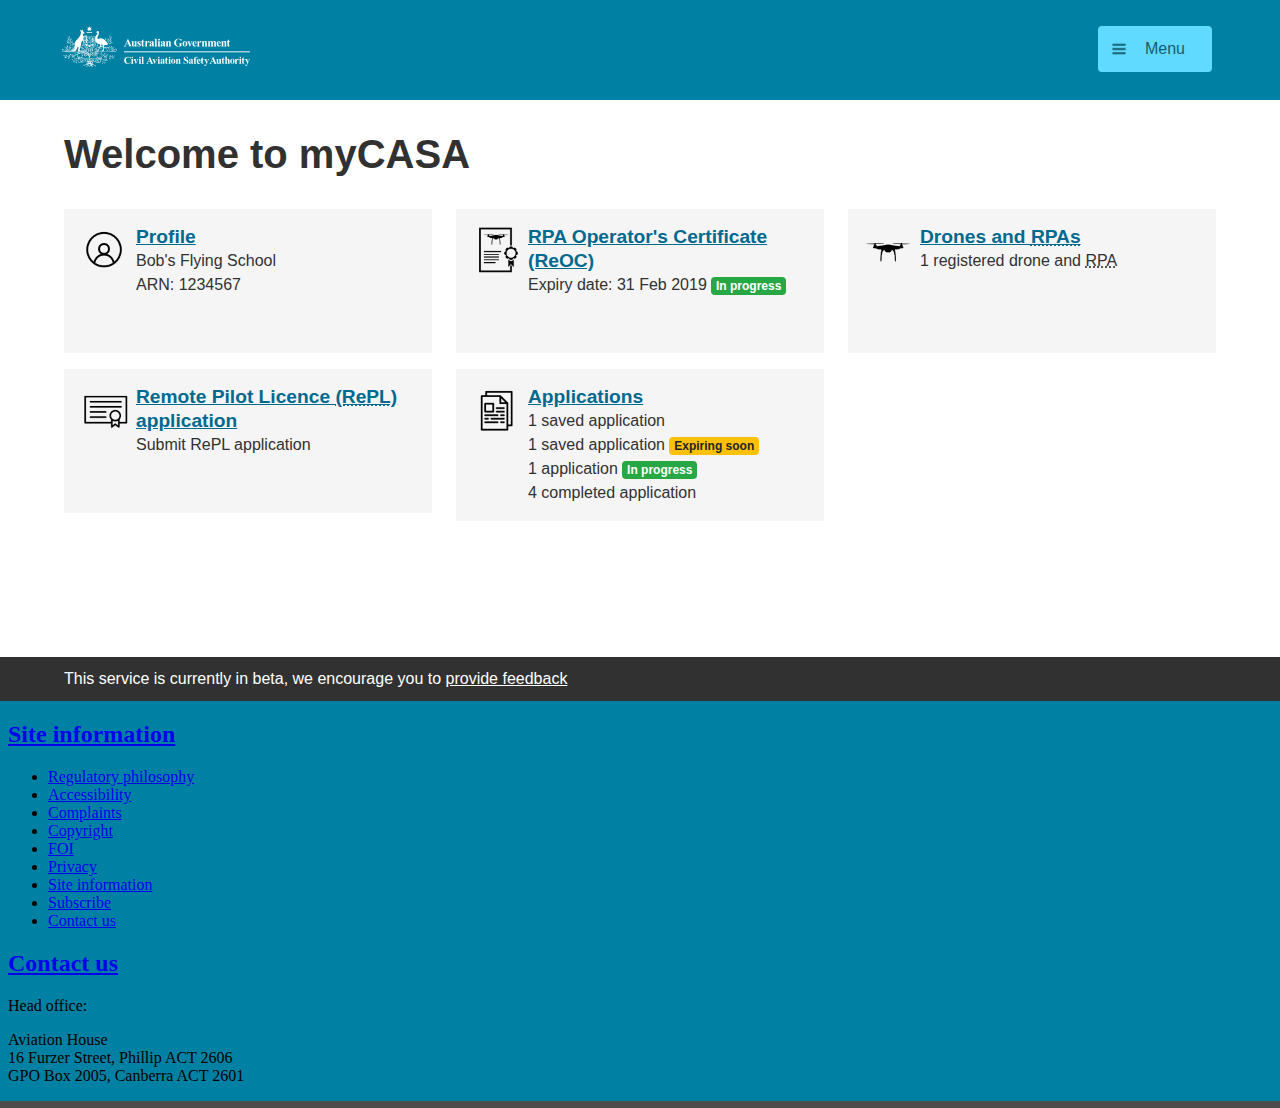
==== dashboard-jane-expiring2.html @ d9313346 "push" ====
<!doctype html>
<html>
   <head>
      <meta charset="utf-8">
      <title>myCASA - grid</title>
      <meta name="viewport" content="width=device-width">
      <meta name="viewport" content="initial-scale=1">
      <link rel="stylesheet" href="css/furnace.min.css">
      <link rel="stylesheet" href="css/casa.css">
      <script type="text/javascript" src="js/furnace.min.js"></script>
      <script type="text/javascript" src="js/jquery.min.js"></script>
      <script type="text/javascript" src="js/jquery.js"></script>
      <script type="text/javascript">
         /* page specific js */
         
         $(document).ready(function() {
       
     
			 $("#validate a"). click(function(){
				var radioValue = $("input[name='id']:checked"). val();
				window.location.href=radioValue+".html";
			 });
				
				 
         });
      </script>
      <style type="text/css">
         /* page specific css */
         
         
         
      </style>
   </head>
   <body class="live-demo au-body au-grid">
      <main class="au-grid">
        <div class="header">
            <div class="container">
               <div class="row">
               
               
               
                  <div class="logo au-body au-body--dark">
                     <a href="index.html"><img src="img/CASALOGO-white-i.svg" width="192"></a>
                  </div>
                  <div class="casa-menu">
                  
                  	<div id="dropdown-menu">
						<div id="dd-menu"><a class="au-btn au-btn--dark menu" href="#"><img src="img/menu.png" height="20" />Menu</a></div>
						<div id="dd-close"><a class="au-btn au-btn--dark menu" href="#"><img src="img/close.png" height="20" />Close</a><br />
						<br />
						<p id="mycasa-home"><a href="#">myCASA home</a></p>
						<p><a href="#">Switch account</a></p>
						<p><a href="mycasa-signed-out.html">Sign out</a></p>
						</div>
                  
                  
                  </div>
                   </div>
                  
                  
                  
                  
               </div>
            </div>
         </div>
         <div class="body">
            <div class="container">
               <!--nav class="au-breadcrumbs" aria-label="breadcrumb">
                  <ul class="au-link-list au-link-list--inline">
                     <li><a href="welcome.html">myCASA</a></li>
                     <li><abbr title="Aviation reference number">ARN</abbr> application</li>
                  </ul>
               </nav-->
              
               <header class="au-header" role="banner">
                  <h1 class="break desktop au-header-heading">Welcome to myCASA</span>
                  </h1>
               </header>
			 
			 <div class="row">
			
			
			 <div class="col-lg-4 col-xs-12">
			  	<div class="casa-dashboard-item">
			  		<div class="icon icon-profile"></div>
			  		<h2><a href="#">Profile</a></h2>
			  		Bob's Flying School<br />
			  		ARN: 1234567
			  	</div>
			  </div>
			  
			 
			  
			  <div class="col-xs-4">
			  	<div class="casa-dashboard-item">
			  		<div class="icon icon-reoc"></div>
			  		<h2><a href="#">RPA Operator's Certificate (ReOC)</a></h2>
			  		Expiry date: 31 Feb 2019 <span class="badge badge-success">In progress</span><br />
			  	</div>
			  </div>
			   <!--
			  -->
			  
				<!--
				
			  <div class="col-lg-4 col-xs-12">
			  	<div class="casa-dashboard-item">
			  		<div class="icon icon-licences"></div>
			  		<h2><a href="#.html">Licences and accreditation</a></h2>
			  		1 licence <br />
			  		1 certificate<br />
			  	</div>
			  </div>
			  
-->

			
			  
			  <div class="col-xs-4">
			  	<div class="casa-dashboard-item">
			  		<div class="icon icon-rpa"></div>
			  		<h2><a href="#">Drones and <abbr title="Remotely Piloted Aircraft">RPAs</abbr></a></h2>
			  		1 registered drone and <abbr title="Remotely Piloted Aircraft">RPA</abbr>
			  	</div>
			  </div>
			  
			    <!---->
			  
				   <div class="col-lg-4 col-xs-12 col-md-12">
			  	<div class="casa-dashboard-item">
			  		<div class="icon icon-licences"></div>
			  		<h2><a href="#">Remote Pilot Licence <abbr title="Remote pilot licence">(RePL)</abbr> application</a></h2>
      <script type="text/javascript"></script>			  		Submit RePL application <br />
			  	</div>
			  </div>
				 
			  <div class="col-lg-4 col-xs-12">
			  	<div class="casa-dashboard-item">
			  		<div class="icon icon-applications"></div>
			  		<h2><a href="#">Applications</a></h2>
			  		1 saved application<br />
					1 saved application <span class="badge badge-warning">Expiring soon</span><br />
					1 application <span class="badge badge-success">In progress</span><br />

			  		4 completed application
			  	</div>
			  </div>
			  
			  <!--
			</div>
			
			
			
			<h2>Services and new applications</h2>
			<br />
			<div class="row">

			
			 <div class="col-lg-4 col-xs-12">
			  	<div class="casa-dashboard-item">
			  		<div class="icon icon-drones"></div>
			  		<h2><a href="#">Drones and <abbr title="Remotely Piloted Aircraft">RPA</abbr> registration</a></h2>
			  		Register drones and RPA
			  	</div>
			  </div>
			  
			   <div class="col-lg-4 col-xs-12">
			  	<div class="casa-dashboard-item">
			  		<div class="icon icon-reoc"></div>
			  		<h2><a href="#"><abbr title="Remotely Piloted Aircraft Operator's Certificates">ReOC</abbr></a></h2>
			  		Apply for a <abbr title="Remotely Piloted Aircraft">RPA</abbr> Operator's Certificates (ReOC)
			  	</div>
			  </div>
						  <div class="col-lg-4 col-xs-12">
			  	<div class="casa-dashboard-item">
			  		<div class="icon icon-aircraft"></div>
			  		<h2><a href="#">Aircraft registration</a></h2>
			  		Register aircraft
			  	</div>
			  </div>
			
			
			   <div class="col-lg-4 col-xs-12">
			  	<div class="casa-dashboard-item">
			  		<div class="icon icon-vh"></div>
			  		<h2><a href="#"><abbr title="">VH mark</abbr></a></h2>
			  		Apply for a VH registration mark
			  	</div>
			  </div>
			
			-->
			
			
			 
			 </div>
			 
			 
			 
			 
			</div>
			
		</div>	
	</div>
	
<div class="footer">
				<div class="banner">
				<div class=container>
					<div class="row">
					 <div class="col-md-12">
				This service is currently in beta, we encourage you to <a href="feedback.html">provide feedback</a>
				</div>
				</div>
			</div>
		</div>
		<div class="footer-wrapper">
			<iframe src="footer.html" frameborder="0" border="0" scrolling="no"></iframe>
		</div>
	</div>
	
	
</main>
	
	
	
	
</body>
</html>
---- css/casa.css ----
#dropdown-menu{
	position:absolute;
	top:0;
	right:0px;
	font-size:0.8rem;
	z-index:999;
}

#dropdown-menu p{
	background:#61daff;
	margin:0;
	padding:8px 0 8px 0;
	line-height:1.5rem;
	
}

.casa-menu{
	float:right;
	position:relative;
	margin-top:1.6rem;
	margin-right:16px;
}

#dropdown-menu p#mycasa-home{
	margin-top:6px;
	padding-top:14px;
}

#dropdown-menu p{
	line-height:1rem;
}

#dropdown-menu p a:hover {
	text-decoration:underline;
}

#dropdown-menu a{
	color:#135E70;
	padding-left:16px;
	padding-bottom:8px;
	text-decoration:none;
	position: relative;
}

#dropdown-menu img{
	position: absolute;
	top:12px;
	left:10px;
	height:16px;
}


.banner {padding-left: 25px;}
.banner {padding-top: 10px;}
.banner {padding-bottom: 10px;}


.icon-profile{
	background-image:url(../img/profile.png);
}

.icon-licences{
	background-image:url(../img/licences.png);
}

.icon-applications{
	background-image:url(../img/applications.png);
}

.icon-reoc{
	background-image:url(../img/reoc.png);
}

.icon-rpa{
	background-image:url(../img/drones.png);
}


.icon-organisation{
	background-image:url(../img/organisation.png);
}


.icon-vh{
	background-image:url(../img/vh.png);
}

.icon-drones{
	background-image:url(../img/drones.png);
}
	.icon-aircraft{
	background-image:url(../img/aircraft.png);
}
	.icon-reoc{
	background-image:url(../img/reoc.png);
}
				



.casa-dashboard-item{
	background:#f5f5f5;
	padding:1rem 1rem 1rem 4.5rem;
	position:relative;
	margin-bottom:.5rem;
	min-height:7em;
	/*border-radius: 5px;*/
	line-height: 1.5;
}


.casa-dashboard-item .icon{
	height:3rem;
	width:3rem;
	position:absolute;
	top:1rem;
	left:1rem;
	background-size: 3rem 3rem;
}

.casa-dashboard-profile{
	min-height:10em;
	padding-left:7.5rem;
}

.casa-dashboard-profile .icon{
	height:6rem;
	width:6rem;
	background-size: 6rem 6rem;
}

.casa-dashboard-item:hover{
background:#f0f3f5;
cursor:pointer;
}



.casa-dashboard-item h2 {
    font-size: 1.2rem !important;
    margin: 0 !important;
    padding: 0 !important;
}



 .casa-dashboard-item .dashbord-line{


 }


 .casa-dashboard-item .casa-dashboard-info, .casa-dashboard-item .casa-dashboard-status{
	 display:inline;
 }

.casa-dashboard-item .casa-dashboard-status{
	padding-left:4px;
}



/* mobile */
@media only screen and  (max-width: 991px) {
 .casa-dashboard-item{
	margin-bottom:1rem;
	height:auto !important;

}

}
/* tablet */
@media only screen and  (min-width: 576px) {

  .casa-dashboard-item{
	margin-bottom:1rem;
}


}
/* desktop */
@media only screen and  (min-width: 1200px) {
.au-grid .container{background:rgba(161,200,97,0)}

}


.badge-warning {
color: #212529;
background-color: #ffc107;
}
.badge {
display: inline-block;
padding: .25em .4em;
font-size: 75%;
font-weight: 700;
line-height: 1;
text-align: center;
white-space: nowrap;
vertical-align: baseline;
border-radius: .25rem;
}
.badge-success {
    color: #fff;
    background-color: #28a745;
}


.menu{
float:right;
position:relative;
padding-left:44px !important;
}

.menu img{

position: absolute;
left:10px;
top:10px;
}



























html,body,.au-body{
	height:100%;
}

main{
	background: #fff;
}

.banner{
	background: #313131;
	color: #FFFFFF;
	padding:10px;
}


.banner a
{color: #FFFFFF;
}

.banner a:hover
{color: #FFFFFF;
}

.header{
	background:#0080A2;
}

.header .logo, .header .user{
	margin:24px 0 24px 0;
}

.header .logo.au-body.au-body--dark{
	float:left;
	margin-left:8px;
	background-color: transparent;
}









.header .user .au-body--dark{
	background:transparent;
   display: table-cell;
    vertical-align: middle;
}



.au-page-alerts{
	background:#fff;
}

.footer{
	background:#4C4C4C;
	margin-top:120px;
	min-height:200px;
	z-index:2000;
	position: relative;
}


.footer-wrapper{
	margin:auto;
}

.footer iframe{
	margin:auto;
	height:400px;
	overflow:hidden;
	width:100%;

}

.au-body hr{
	margin:4rem 0 4rem 0;
	padding:0;
	border-top:1px solid #7f7f7f;
	display:block;
}


.error{
	color:#ea4200;
}

.hidden{display: none!important;visibility: hidden;}

#modal{
	background:rgba(0,0,0,0.7);
	width:100%;
	height:100%;
	position:fixed;
	z-index:999999;
	display:none;
}


a.cancel{
	color:#ff635c;
}

.au-callout{
	margin-top:0 !important;
}

.date-entry{
	margin-top:1rem;
}

.date-entry label{
	font-size:.875rem;
}

.date-entry .date-day, .date-entry .date-month{
	width:25%;
	margin-right:2%;
	float:left;
}

.date-entry .date-year{
	width:46%;
	float:left;
}

.date-guidance{
	clear:both;
	padding-top:0.85rem;
	position:relative;
	font-size:.875rem;
}

.sex-guidance{
	clear:both;
	position:relative;
	font-size:.875rem;
}




.header-row{
    background-color: #fafafa;
    border-bottom: .07rem dashed #ebedf2;
    border-top: .07rem dashed #ebedf2;
	font-weight:bold;
}

.header-row div{
	padding:0.8rem 0;
}

.body-row{
	padding:0.5rem 0;
}

.body-row:nth-child(even){
	background:#fafafa;
}



.au-body p {max-width:100%!important;}
.au-body--dark{background: #0080A2!important;}
.au-header {padding:1.8rem 0!important}
.au-btn--secondary {background-color: #ffffff!important;}


/* CASA patterns */


/* header overrides
- drop CASA headings down to one size lower than default design system
 */

.au-body h1{
	font-size: 2.5rem;
    line-height: 1.3;
}

.au-body h2{
	font-size: 1.75rem;
    line-height: 1.25;
    margin-top:1rem;
}

.au-body h3{
	font-size: 1.5rem;
    line-height: 1.33333;
}

.au-body h4{
	font-size: 1.25rem;
    line-height: 1.2;
}

.au-body h5{
	font-size: 1rem;
    line-height: 1.25;
}

.au-body h6{
	font-size: .875rem;
    line-height: 1.14286;
}


/* detail panels, for displaying data */

.detail {
	margin:1rem 0 2.5rem 0;
	border:1px solid #efefef;
	padding:24px 12px;
	background:#fefefe;
	border-radius:4px;
	border-top:4px solid #efefef;
	box-shadow:#f7f7f7 1px 2px 2px
}
.detail p {margin-top:.7rem;}

.detail h3{margin-bottom:1rem;}


.detail-panels ul {list-style: none;display: block; width: 100%;float: left;clear:both;}
.detail-panels ul li {float:left;clear:both;width:100%;}
.detail-panels ul li:before {content:''!important;}
.detail-panels h2 {display:inline-block;margin-top:0;margin-bottom:0;text-transform: uppercase;}

.detail-panels .detail-icon, .detail-panels .detail-content, .detail-panels .detail-video {float:left;}
.detail-panels .detail-icon {width: 8%;padding:1rem 1rem 1rem 0;}
.detail-panels .detail-content {width:62%;padding:1rem 1rem 1rem 0;}
.detail-panels .detail-video {width:30%;padding:1rem 0 1rem 0;}

/* status box, for displaying information with a status */

.casa-name-arn{
	margin-top:0 !important;
	padding-top:0 !important;
}

.casa-name-arn span{
	display:block;
	font-weight:normal;
}

.casa-status-box{
    margin:0;
    border-bottom: .07rem dashed #ebedf2;
    border-top: .07rem dashed #ebedf2;
    padding: .8rem 0;
	background-color: #fdfdfd;
	padding: 24px 12px;
}



/* status badges */

.badge-warning {
    color: #212529;
    background-color: #ffc107;
}
.badge-expired {
    color: #FFFFFF;
    background-color: #BB0C0F;
}
.badge-in-progress {
    color: #FFFFFF;
    background-color: #12b5ea;
}
.badge {
    display: inline-block;
    padding: .25em .4em;
    font-size: 75%;
    font-weight: 700;
    line-height: 1;
    text-align: center;
    white-space: nowrap;
    vertical-align: baseline;
    border-radius: .25rem;
}


/* form guidance 

to do: accessibility on this?

*/

.casa-label-guidance{
display: block!important;
  max-width: 100%;
  font-size: 1rem;
  font-weight: 600;
}

.casa-form-guidance{
  color: #676767;
  font-size: 16px;
  font-weight: 400;
  margin-bottom: 8px !important;
	margin-top:0 !important;
  line-height: 1.5;
}


.casa-form-descriptor{
	  font-weight: 600;
}


.casa-form-radio-selection{
	margin-bottom:1rem;
	display:block;
}



/* modal */

.casa-modal{
	position: absolute; top: 0; bottom: 0; left: 0; right: 0; background: rgba(0,0,0,0.5);z-index: 999;
}

.casa-modal-header, .casa-modal-footer, .casa-modal-body{
	padding:1rem;
}

.casa-modal-inner{
	margin: 1rem auto 0 auto; 
	background: #FFF;
	min-width: 320px; 
	max-width: 480px;
	border-radius: 10px;
}

.casa-modal-header{
	border-bottom:1px solid #e5e5e5;
	position: relative;
}

.casa-modal-close{
	position:absolute;
	top:1.2rem;
	right:1.2rem;
	width:20px;
	height:20px;
	background-image: url(../img/close.svg);
	opacity:0.7;
}

.casa-modal-close span{
	  visibility: hidden;
}



.casa-modal-footer{
	border-top:1px solid #e5e5e5;
}

.westpac .au-header {background-color:#555555;}
.westpac h2 {
  font-family:"Times New Roman","Times",serif,sans-serif;
  color: #621a4b;
}
.westpac .au-btn{
  border-color: #d5002b;
  background-color: #d5002b;
}
.westpac a.au-btn.au-btn--secondary {
  background-color: #fff;
    color: #2d373e;
  border-color: #2d373e;
}
.westpac label:before {
  content:"* ";
  color:#d5002b;
}
.westpac footer{
  background-color: #efece3;
}

/*
furnace focus over-rides


.au-body .au-accordion__title:focus,.au-accordion__title:focus{outline-color:#12b5ea;}
.au-body a:focus{outline-color:#12b5ea;}
.au-body a::-moz-focus-inner{border:0}.au-body [tabindex="0"]:focus,.au-body :target{outline-color:#9263DE}
.au-btn:focus,a.au-btn:focus{outline-color:#12b5ea;}
.au-cta-link:focus{outline-color:#12b5ea;}
.au-control-input__input:focus+.au-control-input__text:before,.au-control-input__input:focus+.au-control-input__text:after{outline-color:#12b5ea;}
.au-direction-link:focus{outline-color:#12b5ea;}
.au-body .au-progress-indicator__link:focus,.au-progress-indicator__link:focus{outline-color:#12b5ea;}
.au-select:focus{outline-color:#12b5ea;}
.au-skip-link__link:active,.au-skip-link__link:focus{outline-color:#12b5ea;}
.au-tags>li>a:focus,.au-tags>li>button:focus,.au-tags>dd>a:focus,.au-tags>dd>button:focus{outline-color:#12b5ea;}
.au-text-input:focus{outline-color:#12b5ea;}
*/


/*
furnace focus over-rides for accessibility
dark theme
*/

.au-accordion--dark .au-body .au-accordion__title:focus,.au-accordion--dark .au-accordion__title:focus{outline-color:#FFE17D;}
.au-body.au-body--dark a:focus, .banner a:focus{outline-color:#FFE17D;}
.au-body.au-body--dark [tabindex="0"]:focus,.au-body.au-body--dark :target{outline-color:#FFE17D;}
.au-btn.au-btn--dark:focus,a.au-btn.au-btn--dark:focus{outline-color:#FFE17D;}
.au-cta-link.au-cta-link--dark:focus{outline-color:#FFE17D;}
.au-control-input--dark .au-control-input__input:focus+.au-control-input__text:before,.au-control-input--dark .au-control-input__input:focus+.au-control-input__text:after{outline-color:#FFE17D;}
.au-direction-link.au-direction-link--dark:focus{outline-color:#FFE17D;}
.au-body--dark .au-progress-indicator--dark .au-body .au-progress-indicator__link:focus,.au-progress-indicator--dark .au-body .au-progress-indicator__link:focus,.au-body--dark .au-progress-indicator--dark .au-progress-indicator__link:focus,.au-progress-indicator--dark .au-progress-indicator__link:focus{outline-color:#FFE17D;}
.au-select.au-select--dark:focus{outline-color:#FFE17D;}
.au-tags.au-tags--dark>li>a:focus,.au-tags.au-tags--dark>li>button:focus,.au-tags.au-tags--dark>dd>a:focus,.au-tags.au-tags--dark>dd>button:focus{outline-color:#FFE17D;}
.au-text-input.au-text-input--dark:focus{outline-color:#FFE17D;}
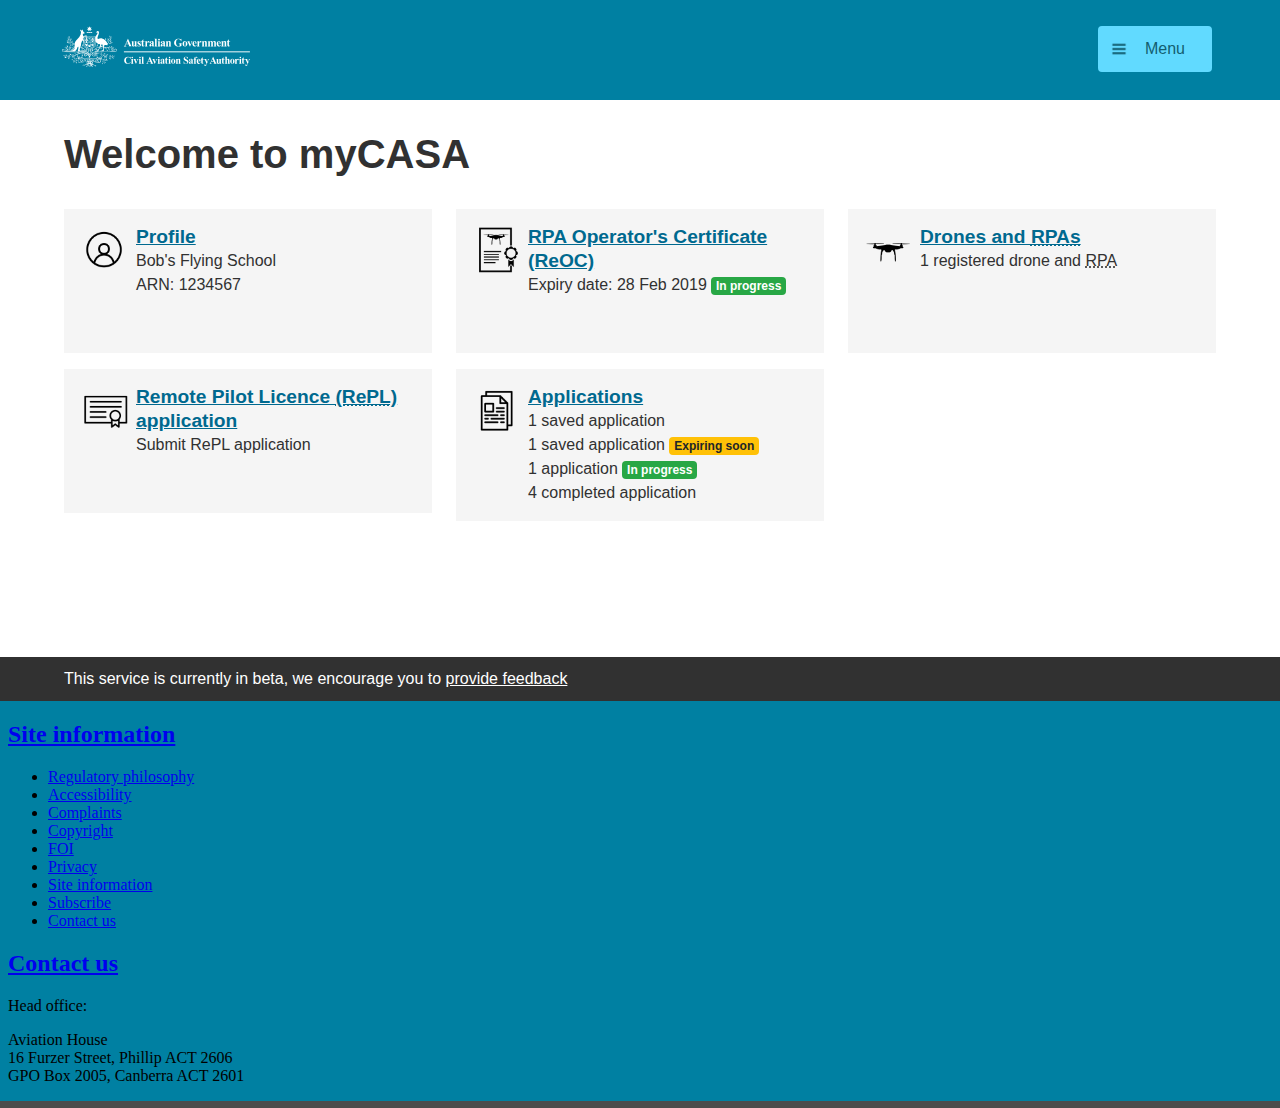
==== commit c337a0d6: "Update dashboard-jane-expiring2.html" ====
--- a/dashboard-jane-expiring2.html
+++ b/dashboard-jane-expiring2.html
@@ -91,11 +91,11 @@
 			  
 			 
 			  
-			  <div class="col-xs-4">
+			  <div class="col-lg-4 col-xs-12 col-md-12">
 			  	<div class="casa-dashboard-item">
 			  		<div class="icon icon-reoc"></div>
 			  		<h2><a href="#">RPA Operator's Certificate (ReOC)</a></h2>
-			  		Expiry date: 31 Feb 2019 <span class="badge badge-success">In progress</span><br />
+			  		Expiry date: 28 Feb 2019 <span class="badge badge-success">In progress</span><br />
 			  	</div>
 			  </div>
 			   <!--
@@ -116,7 +116,7 @@
 
 			
 			  
-			  <div class="col-xs-4">
+			   <div class="col-lg-4 col-xs-12 col-md-12">
 			  	<div class="casa-dashboard-item">
 			  		<div class="icon icon-rpa"></div>
 			  		<h2><a href="#">Drones and <abbr title="Remotely Piloted Aircraft">RPAs</abbr></a></h2>
@@ -134,7 +134,7 @@
 			  	</div>
 			  </div>
 				 
-			  <div class="col-lg-4 col-xs-12">
+			   <div class="col-lg-4 col-xs-12 col-md-12">
 			  	<div class="casa-dashboard-item">
 			  		<div class="icon icon-applications"></div>
 			  		<h2><a href="#">Applications</a></h2>
